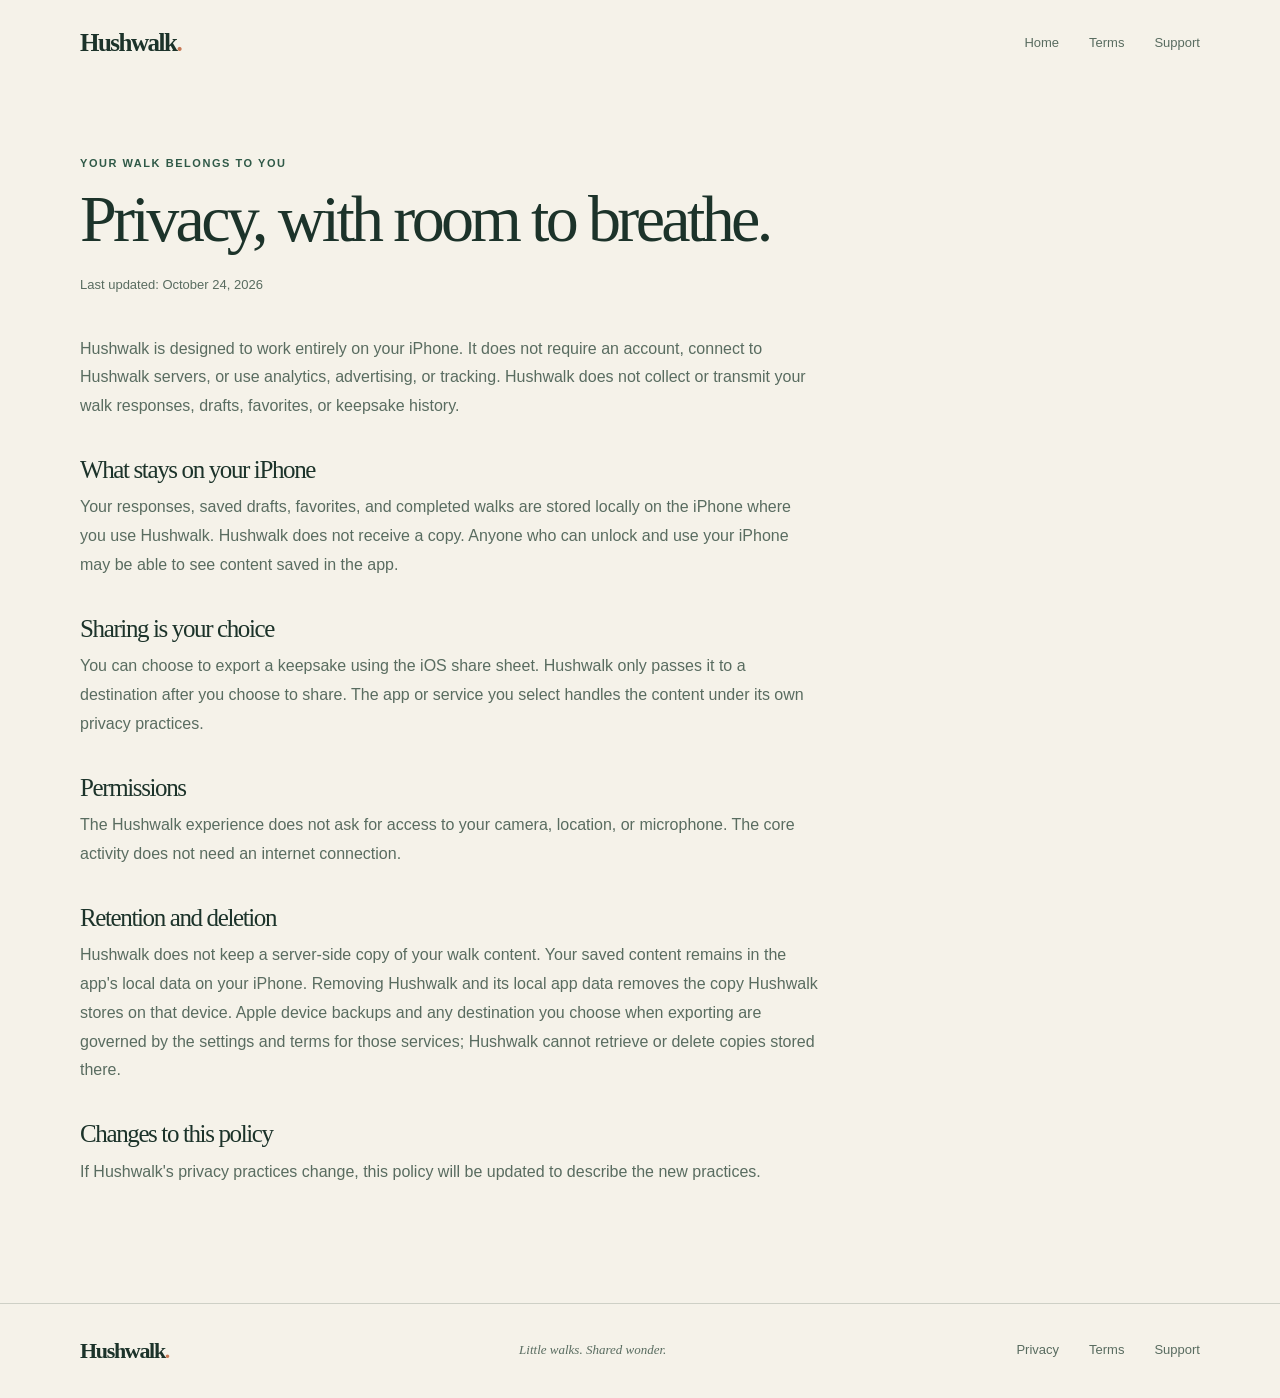
==== privacy.html @ 3a4e27e6 "Publish Hushwalk information site" ====
<!doctype html>
<html lang="en">
<head>
  <meta charset="utf-8">
  <meta name="viewport" content="width=device-width, initial-scale=1">
  <meta name="theme-color" content="#f5f2e9">
  <title>Privacy — Hushwalk</title>
  <link rel="stylesheet" href="styles.css">
</head>
<body>
  <header class="site-header wrap">
    <a class="wordmark" href="index.html">Hushwalk<span class="wordmark-dot">.</span></a>
    <nav aria-label="Main navigation"><a href="index.html">Home</a><a href="terms.html">Terms</a><a href="support.html">Support</a></nav>
  </header>
  <main class="legal-main wrap">
    <p class="eyebrow">Your walk belongs to you</p>
    <h1>Privacy, with room to breathe.</h1>
    <p class="updated">Last updated: October 24, 2026</p>
    <div class="legal-copy">
      <p>Hushwalk is designed to work entirely on your iPhone. It does not require an account, connect to Hushwalk servers, or use analytics, advertising, or tracking. Hushwalk does not collect or transmit your walk responses, drafts, favorites, or keepsake history.</p>

      <h2>What stays on your iPhone</h2>
      <p>Your responses, saved drafts, favorites, and completed walks are stored locally on the iPhone where you use Hushwalk. Hushwalk does not receive a copy. Anyone who can unlock and use your iPhone may be able to see content saved in the app.</p>

      <h2>Sharing is your choice</h2>
      <p>You can choose to export a keepsake using the iOS share sheet. Hushwalk only passes it to a destination after you choose to share. The app or service you select handles the content under its own privacy practices.</p>

      <h2>Permissions</h2>
      <p>The Hushwalk experience does not ask for access to your camera, location, or microphone. The core activity does not need an internet connection.</p>

      <h2>Retention and deletion</h2>
      <p>Hushwalk does not keep a server-side copy of your walk content. Your saved content remains in the app's local data on your iPhone. Removing Hushwalk and its local app data removes the copy Hushwalk stores on that device. Apple device backups and any destination you choose when exporting are governed by the settings and terms for those services; Hushwalk cannot retrieve or delete copies stored there.</p>

      <h2>Changes to this policy</h2>
      <p>If Hushwalk's privacy practices change, this policy will be updated to describe the new practices.</p>
    </div>
  </main>
  <footer class="site-footer"><div class="wrap footer-inner"><a class="wordmark footer-wordmark" href="index.html">Hushwalk<span class="wordmark-dot">.</span></a><p>Little walks. Shared wonder.</p><nav aria-label="Footer navigation"><a href="privacy.html">Privacy</a><a href="terms.html">Terms</a><a href="support.html">Support</a></nav></div></footer>
</body>
</html>
---- styles.css ----
:root {
  color-scheme: light;
  --cream: #f5f2e9;
  --paper: #fbfaf5;
  --ink: #1c332a;
  --muted: #596c60;
  --forest: #2f5947;
  --sage: #b8c9af;
  --pale-sage: #dfe7d8;
  --clay: #c87955;
  --gold: #e5b95f;
  --line: rgba(28, 51, 42, .18);
}

* { box-sizing: border-box; }
html { scroll-behavior: smooth; }
body {
  margin: 0;
  background: var(--cream);
  color: var(--ink);
  font-family: -apple-system, BlinkMacSystemFont, "Segoe UI", sans-serif;
  font-size: 16px;
  line-height: 1.6;
  -webkit-font-smoothing: antialiased;
}
a { color: inherit; }
.wrap { width: min(1120px, calc(100% - 48px)); margin-inline: auto; }
.site-header { display: flex; justify-content: space-between; align-items: center; min-height: 86px; }
.wordmark { text-decoration: none; font-family: Georgia, "Times New Roman", serif; font-size: 25px; font-weight: 700; letter-spacing: -.06em; }
.wordmark-dot { color: var(--clay); }
.site-header nav, .site-footer nav { display: flex; align-items: center; gap: 30px; }
.site-header nav a, .site-footer nav a { color: var(--muted); font-size: 13px; text-decoration: none; }
.site-header nav a:hover, .site-footer nav a:hover, .text-link:hover { color: var(--clay); }
.hero { display: grid; grid-template-columns: 1.05fr .95fr; gap: 60px; align-items: center; padding-top: 56px; padding-bottom: 88px; }
.eyebrow { margin: 0 0 15px; color: var(--forest); font-size: 11px; font-weight: 700; letter-spacing: .14em; line-height: 1.4; text-transform: uppercase; }
.sun-mark { color: var(--clay); margin-right: 6px; font-size: 15px; vertical-align: -1px; }
h1, h2, h3, p { margin-top: 0; }
h1, h2 { font-family: Georgia, "Times New Roman", serif; font-weight: 400; letter-spacing: -.055em; }
h1 { margin-bottom: 23px; font-size: clamp(48px, 6.5vw, 78px); line-height: .99; }
h1 em, h2 em { color: var(--forest); font-weight: 400; }
.hero-deck { max-width: 445px; margin-bottom: 27px; color: var(--muted); font-size: 17px; line-height: 1.75; }
.text-link { color: var(--forest); font-size: 13px; font-weight: 650; text-decoration-thickness: 1px; text-underline-offset: 5px; }
.text-link span { padding-left: 5px; }
.hero-art { height: 390px; position: relative; overflow: hidden; border-radius: 48% 48% 12px 12px; background: #e6e9d9; }
.sun { position: absolute; z-index: 1; top: 57px; right: 21%; width: 75px; aspect-ratio: 1; border-radius: 50%; background: var(--gold); }
.hill { position: absolute; bottom: -80px; width: 120%; height: 270px; border-radius: 50% 50% 0 0; }
.hill-back { left: -31%; bottom: -115px; background: #a9bca3; transform: rotate(-9deg); }
.hill-front { right: -28%; bottom: -142px; background: #78947d; transform: rotate(10deg); }
.path { position: absolute; z-index: 2; left: 43%; bottom: -50px; width: 170px; height: 295px; border-radius: 50% 50% 0 0; background: #e6d8b7; transform: rotate(15deg); }
.path::before { content: ""; position: absolute; top: -5px; left: 27px; width: 112px; height: 280px; border-radius: 50% 50% 0 0; background: #78947d; }
.art-caption { position: absolute; z-index: 3; bottom: 28px; left: 32px; color: #fffdf4; font-family: Georgia, "Times New Roman", serif; font-size: 15px; font-style: italic; }
.intro-band { background: var(--forest); color: var(--cream); }
.intro-inner { display: grid; grid-template-columns: .7fr 1.3fr; gap: 30px; align-items: start; padding-block: 47px; }
.intro-inner .eyebrow { color: #d2dec9; padding-top: 8px; }
.intro-line { max-width: 690px; margin-bottom: 0; font-family: Georgia, "Times New Roman", serif; font-size: clamp(27px, 3vw, 38px); line-height: 1.25; letter-spacing: -.035em; }
.intro-line span { color: #e8c782; font-style: italic; }
.walk-section { padding-block: 94px 100px; }
.section-heading { display: flex; justify-content: space-between; align-items: end; gap: 42px; margin-bottom: 39px; }
h2 { margin-bottom: 0; font-size: clamp(37px, 4.4vw, 52px); line-height: 1.1; }
.section-note { max-width: 340px; margin-bottom: 3px; color: var(--muted); font-size: 14px; }
.mood-grid { display: grid; grid-template-columns: repeat(3, 1fr); gap: 16px; }
.mood-card { position: relative; min-height: 230px; padding: 25px 27px; border-radius: 4px; }
.mood-notice { background: #e2e8db; }
.mood-wonder { background: #efe2ca; }
.mood-play { background: #eadbd1; }
.mood-number { color: var(--muted); font-size: 11px; letter-spacing: .1em; }
.mood-symbol { position: absolute; top: 19px; right: 27px; color: var(--forest); font-size: 27px; }
.mood-wonder .mood-symbol { color: #a56b42; }
.mood-play .mood-symbol { color: #a45645; }
.mood-card h3 { margin: 42px 0 4px; font-family: Georgia, "Times New Roman", serif; font-size: 27px; font-weight: 400; }
.mood-card p { max-width: 230px; margin-bottom: 0; color: var(--muted); font-size: 14px; }
.ritual-section { background: var(--pale-sage); }
.ritual-grid { display: grid; grid-template-columns: 1fr .9fr; gap: 90px; align-items: center; padding-block: 90px; }
.ritual-copy h2 { margin-bottom: 20px; }
.ritual-copy > p:not(.eyebrow) { max-width: 440px; color: var(--muted); font-size: 15px; line-height: 1.8; }
.note-card { position: relative; min-height: 290px; padding: 38px 36px; background: var(--paper); box-shadow: 0 14px 36px rgba(35, 55, 41, .08); transform: rotate(1.2deg); }
.card-label, .card-footer { color: var(--muted); font-size: 10px; letter-spacing: .12em; text-transform: uppercase; }
.note-card > p { position: relative; z-index: 1; max-width: 350px; margin: 48px 0 26px; font-family: Georgia, "Times New Roman", serif; font-size: 27px; line-height: 1.3; }
.card-rule { width: 100%; height: 1px; margin-bottom: 15px; background: var(--line); }
.leaf { position: absolute; color: #c5d2bc; }
.leaf-one { right: 30px; bottom: 22px; font-size: 41px; }
.leaf-two { right: 67px; bottom: 36px; font-size: 18px; }
.details-section { padding-block: 93px 86px; }
.detail-list { display: grid; grid-template-columns: repeat(3, 1fr); border-top: 1px solid var(--line); border-bottom: 1px solid var(--line); margin-top: 25px; }
.detail-list > div { padding: 27px 22px 29px 0; }
.detail-list > div + div { border-left: 1px solid var(--line); padding-left: 25px; }
.detail-list span { display: block; margin-bottom: 8px; color: var(--forest); font-family: Georgia, "Times New Roman", serif; font-size: 28px; }
.detail-list p { max-width: 245px; margin-bottom: 0; color: var(--muted); font-size: 13px; }
.share-note { max-width: 540px; margin: 22px 0 0; color: var(--muted); font-size: 13px; }
.site-footer { border-top: 1px solid var(--line); }
.footer-inner { display: flex; align-items: center; justify-content: space-between; gap: 20px; min-height: 94px; }
.footer-wordmark { font-size: 22px; }
.footer-inner > p { margin: 0; color: var(--muted); font-family: Georgia, "Times New Roman", serif; font-size: 13px; font-style: italic; }

.legal-main { min-height: 65vh; padding-block: 70px 100px; }
.legal-main h1 { max-width: 700px; font-size: clamp(44px, 6vw, 66px); }
.legal-main .updated { color: var(--muted); font-size: 13px; }
.legal-copy { max-width: 740px; margin-top: 39px; }
.legal-copy h2 { margin: 35px 0 10px; font-size: 25px; }
.legal-copy p, .legal-copy li { color: var(--muted); line-height: 1.8; }
.legal-copy a { color: var(--forest); text-underline-offset: 3px; }
.legal-copy ul { padding-left: 21px; }
.support-contact { margin-top: 32px; padding: 24px 27px; background: #e2e8db; }
.support-contact strong { display: block; margin-bottom: 5px; color: var(--forest); }
.support-contact p { margin: 0; }
:focus-visible { outline: 3px solid var(--clay); outline-offset: 4px; }

@media (max-width: 760px) {
  .wrap { width: min(100% - 36px, 560px); }
  .site-header { min-height: 72px; }
  .site-header nav { gap: 17px; }
  .site-header nav a { font-size: 12px; }
  .hero { grid-template-columns: 1fr; gap: 40px; padding-top: 45px; padding-bottom: 62px; }
  .hero-art { height: 330px; }
  .intro-inner { grid-template-columns: 1fr; gap: 12px; padding-block: 34px; }
  .intro-inner .eyebrow { margin-bottom: 0; }
  .walk-section, .details-section { padding-block: 65px; }
  .section-heading { display: block; margin-bottom: 27px; }
  .section-note { margin-top: 15px; }
  .mood-grid { grid-template-columns: 1fr; gap: 10px; }
  .mood-card { min-height: 180px; }
  .mood-card h3 { margin-top: 25px; }
  .ritual-grid { grid-template-columns: 1fr; gap: 35px; padding-block: 65px; }
  .note-card { min-height: 260px; }
  .detail-list { grid-template-columns: 1fr; }
  .detail-list > div { padding: 20px 0; }
  .detail-list > div + div { border-left: 0; border-top: 1px solid var(--line); padding-left: 0; }
  .footer-inner { flex-wrap: wrap; padding-block: 20px; }
  .footer-inner > p { width: calc(100% - 150px); text-align: right; }
  .footer-inner nav { width: 100%; justify-content: space-between; }
  .legal-main { padding-block: 52px 70px; }
}

@media (prefers-reduced-motion: reduce) {
  html { scroll-behavior: auto; }
}
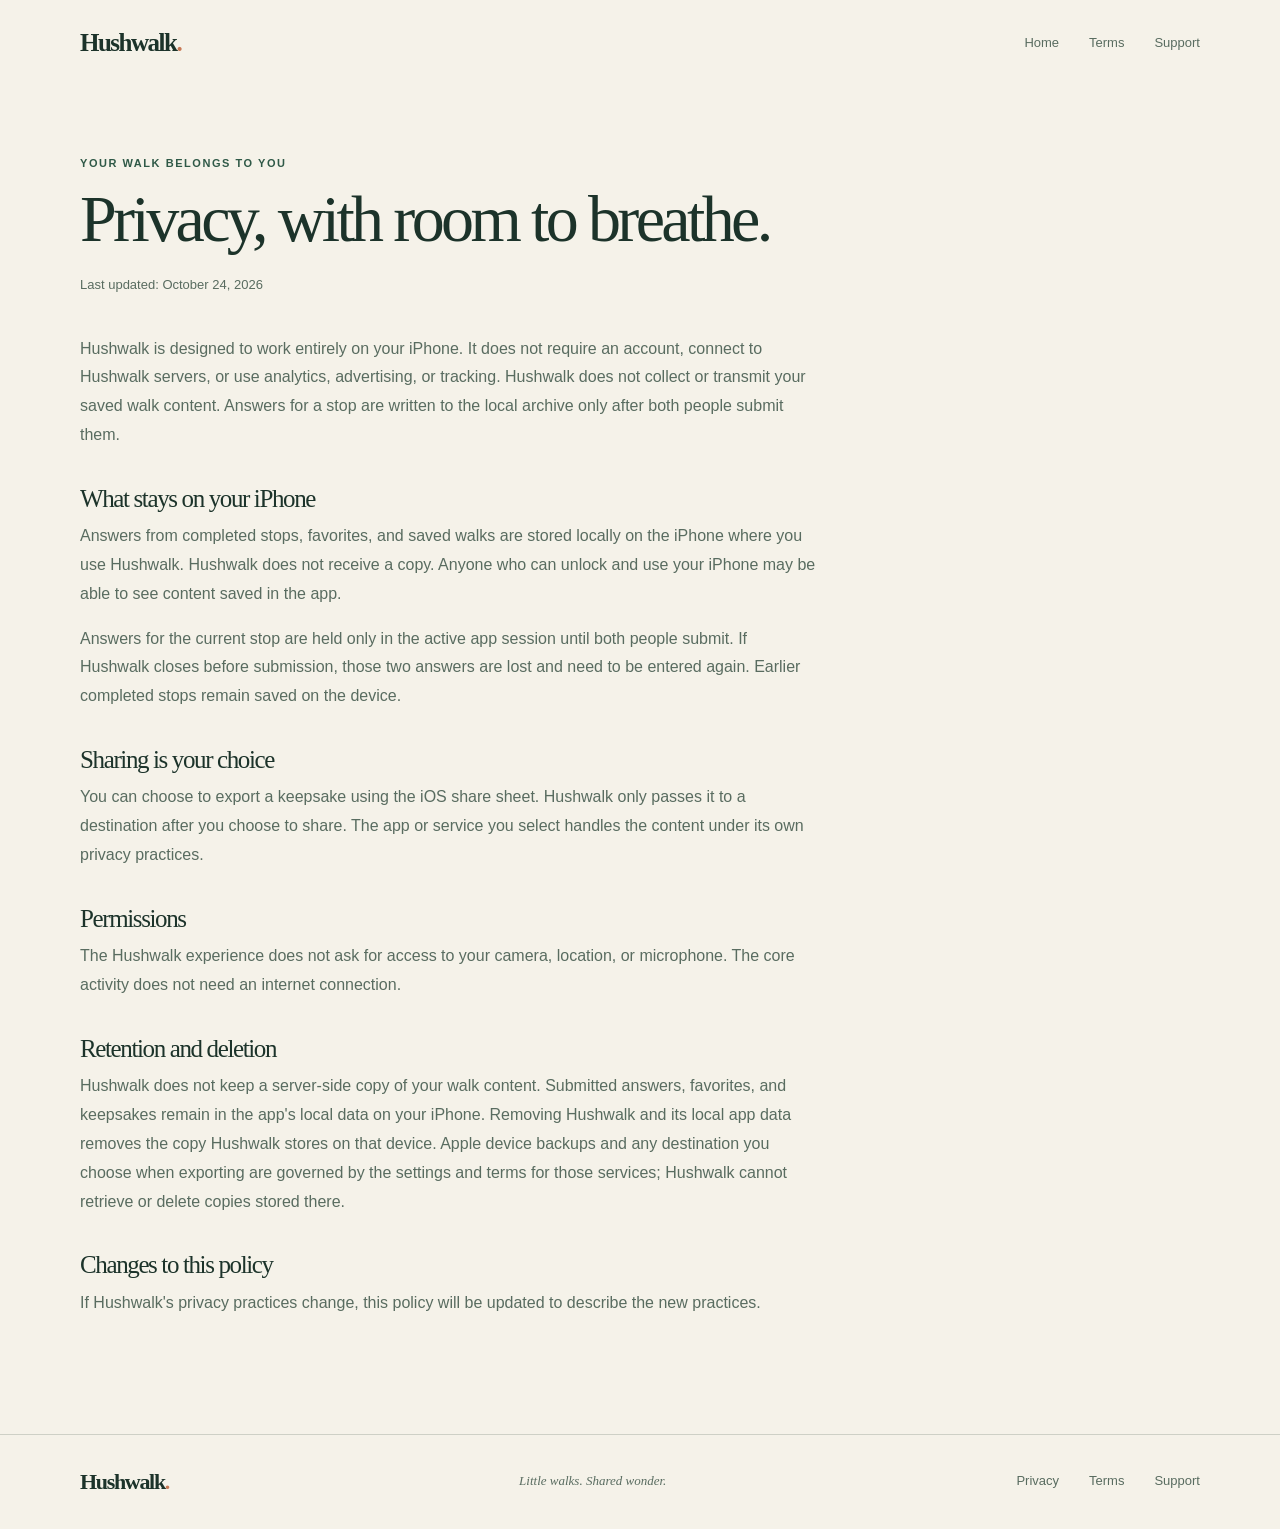
==== commit 11c9611e: "Clarify when walk answers are saved" ====
--- a/privacy.html
+++ b/privacy.html
@@ -17,10 +17,11 @@
     <h1>Privacy, with room to breathe.</h1>
     <p class="updated">Last updated: October 24, 2026</p>
     <div class="legal-copy">
-      <p>Hushwalk is designed to work entirely on your iPhone. It does not require an account, connect to Hushwalk servers, or use analytics, advertising, or tracking. Hushwalk does not collect or transmit your walk responses, drafts, favorites, or keepsake history.</p>
+      <p>Hushwalk is designed to work entirely on your iPhone. It does not require an account, connect to Hushwalk servers, or use analytics, advertising, or tracking. Hushwalk does not collect or transmit your saved walk content. Answers for a stop are written to the local archive only after both people submit them.</p>
 
       <h2>What stays on your iPhone</h2>
-      <p>Your responses, saved drafts, favorites, and completed walks are stored locally on the iPhone where you use Hushwalk. Hushwalk does not receive a copy. Anyone who can unlock and use your iPhone may be able to see content saved in the app.</p>
+      <p>Answers from completed stops, favorites, and saved walks are stored locally on the iPhone where you use Hushwalk. Hushwalk does not receive a copy. Anyone who can unlock and use your iPhone may be able to see content saved in the app.</p>
+      <p>Answers for the current stop are held only in the active app session until both people submit. If Hushwalk closes before submission, those two answers are lost and need to be entered again. Earlier completed stops remain saved on the device.</p>
 
       <h2>Sharing is your choice</h2>
       <p>You can choose to export a keepsake using the iOS share sheet. Hushwalk only passes it to a destination after you choose to share. The app or service you select handles the content under its own privacy practices.</p>
@@ -29,7 +30,7 @@
       <p>The Hushwalk experience does not ask for access to your camera, location, or microphone. The core activity does not need an internet connection.</p>
 
       <h2>Retention and deletion</h2>
-      <p>Hushwalk does not keep a server-side copy of your walk content. Your saved content remains in the app's local data on your iPhone. Removing Hushwalk and its local app data removes the copy Hushwalk stores on that device. Apple device backups and any destination you choose when exporting are governed by the settings and terms for those services; Hushwalk cannot retrieve or delete copies stored there.</p>
+      <p>Hushwalk does not keep a server-side copy of your walk content. Submitted answers, favorites, and keepsakes remain in the app's local data on your iPhone. Removing Hushwalk and its local app data removes the copy Hushwalk stores on that device. Apple device backups and any destination you choose when exporting are governed by the settings and terms for those services; Hushwalk cannot retrieve or delete copies stored there.</p>
 
       <h2>Changes to this policy</h2>
       <p>If Hushwalk's privacy practices change, this policy will be updated to describe the new practices.</p>
